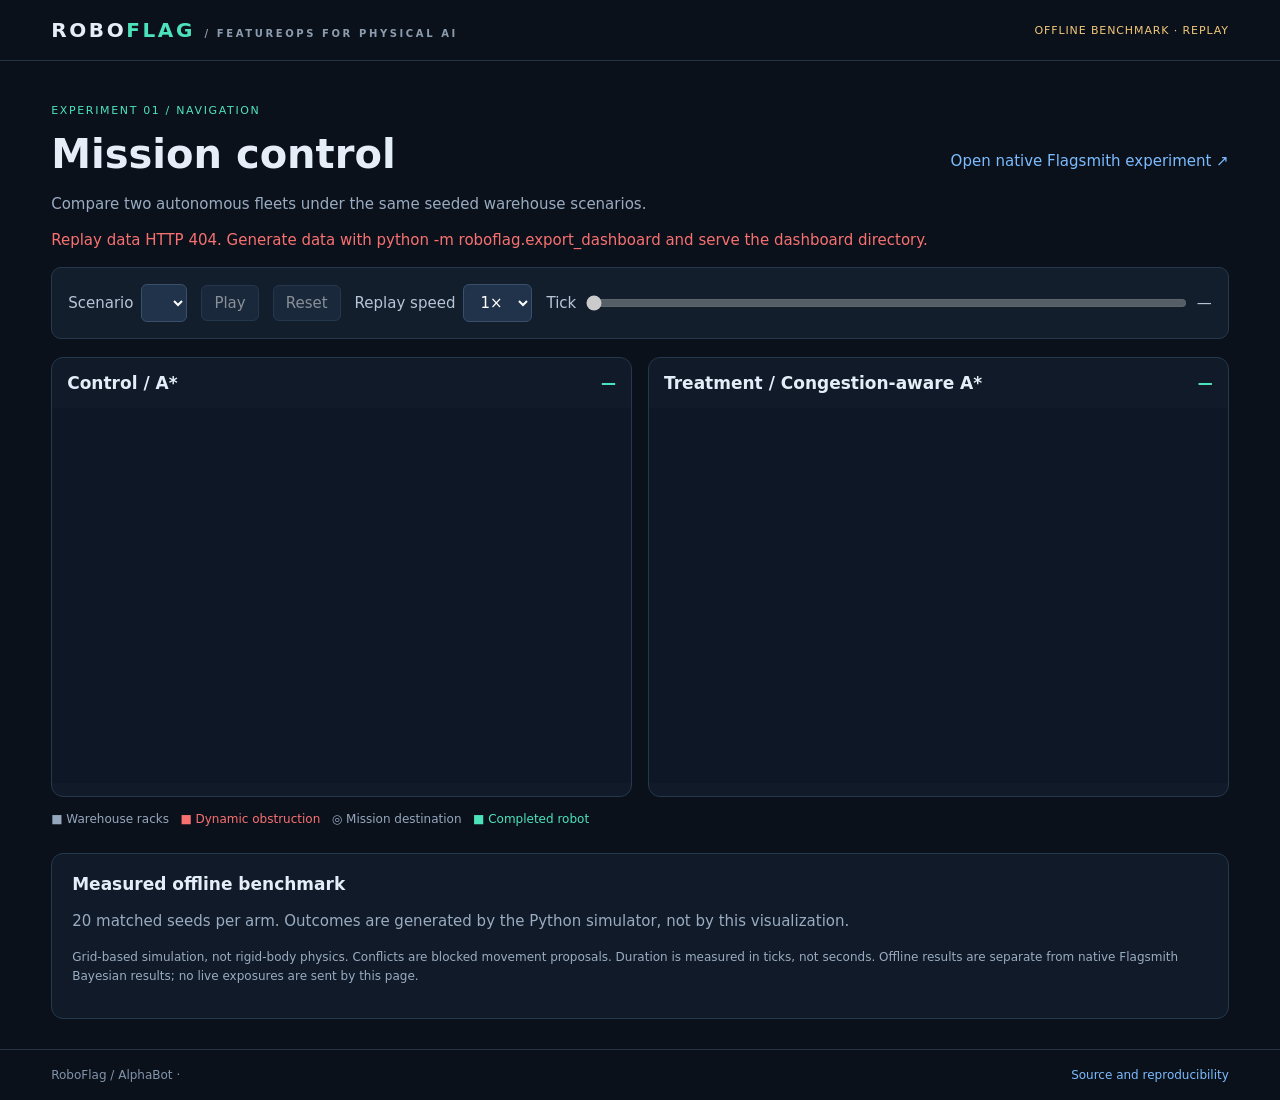
==== dashboard/index.html @ 41d76d45 "Build isometric mission control from reproducible simulator traces" ====
<!doctype html>
<html lang="en"><head><meta charset="utf-8"><meta name="viewport" content="width=device-width, initial-scale=1"><title>RoboFlag | Mission Control</title><link rel="stylesheet" href="style.css"></head>
<body><header><div class="brand">ROBO<span>FLAG</span> <small> / FEATUREOPS FOR PHYSICAL AI</small></div><div class="status">OFFLINE BENCHMARK · REPLAY</div></header>
<main><section class="intro"><div><p class="eyebrow">EXPERIMENT 01 / NAVIGATION</p><h1>Mission control</h1><p>Compare two autonomous fleets under the same seeded warehouse scenarios.</p></div><a href="https://app.flagsmith.com/project/55942/environment/ct79ji5uxYHWDuaENkDRHr/experiments/440">Open native Flagsmith experiment ↗</a></section>
<div id="error" role="alert"></div>
<section class="controls"><label>Scenario <select id="seed"></select></label><button id="play" disabled>Play</button><button id="reset" disabled>Reset</button><label>Replay speed <select id="speed"><option value="450">1×</option><option value="225">2×</option><option value="90">5×</option></select></label><label class="timeline">Tick <input id="tick" type="range" min="0" max="0" value="0" disabled> <output id="tickLabel">—</output></label></section>
<section class="panels"><article><div class="panelhead"><h2>Control / A*</h2><strong id="aCount">—</strong></div><canvas id="a" width="740" height="480" aria-label="Control fleet isometric replay"></canvas><p id="aStats"></p></article><article><div class="panelhead"><h2>Treatment / Congestion-aware A*</h2><strong id="bCount">—</strong></div><canvas id="b" width="740" height="480" aria-label="Treatment fleet isometric replay"></canvas><p id="bStats"></p></article></section>
<div class="legend">■ Warehouse racks &nbsp; <span class="danger">■ Dynamic obstruction</span> &nbsp; ◎ Mission destination &nbsp; <span class="good">■ Completed robot</span></div>
<section class="report"><h2>Measured offline benchmark</h2><p>20 matched seeds per arm. Outcomes are generated by the Python simulator, not by this visualization.</p><div id="metrics"></div><p class="note">Grid-based simulation, not rigid-body physics. Conflicts are blocked movement proposals. Duration is measured in ticks, not seconds. Offline results are separate from native Flagsmith Bayesian results; no live exposures are sent by this page.</p></section>
</main><footer>RoboFlag / AlphaBot · <a href="https://github.com/lalitkumar790/RoboFlag">Source and reproducibility</a></footer><script src="app.js"></script></body></html>
---- dashboard/style.css ----
*{box-sizing:border-box}body{margin:0;background:#0b111b;color:#e5edf8;font:15px system-ui,sans-serif}header,footer{padding:18px 4%;border-bottom:1px solid #243347;display:flex;justify-content:space-between;align-items:center;gap:12px;flex-wrap:wrap}.brand{font-size:20px;font-weight:800;letter-spacing:.13em}.brand span,.eyebrow{color:#4de3ba}.brand small{font-size:10px;color:#8c9caf}.status{font-size:11px;color:#f1c77a;letter-spacing:.08em}main{max-width:1500px;margin:auto;padding:30px 4%}.intro{display:flex;justify-content:space-between;align-items:center;gap:18px;flex-wrap:wrap}h1{font-size:40px;margin:4px 0}h2{font-size:17px;margin:0}p{color:#9aacc1;line-height:1.6}.eyebrow{font-size:11px;letter-spacing:.15em}a{color:#7bbcff;text-decoration:none}a:hover{text-decoration:underline}.controls{display:flex;gap:14px;align-items:center;flex-wrap:wrap;padding:16px;background:#131e2d;border:1px solid #26384d;border-radius:10px;margin:18px 0}label{display:flex;align-items:center;gap:8px;color:#b7c5d8}select,button{background:#20334a;color:#fff;border:1px solid #38506c;border-radius:6px;padding:8px 12px;font:inherit}button:not(:disabled){cursor:pointer}button:disabled{opacity:.5}.timeline{flex:1;min-width:180px}.timeline input{flex:1;min-width:70px;accent-color:#4de3ba}.panels{display:grid;grid-template-columns:1fr 1fr;gap:16px}article,.report{border:1px solid #26384d;border-radius:12px;background:#101a28;overflow:hidden}.panelhead{padding:15px;display:flex;justify-content:space-between;gap:10px;align-items:center}.panelhead strong{color:#4de3ba;font-variant-numeric:tabular-nums}canvas{display:block;width:100%;height:auto;background:#0e1725}article p{padding:0 15px;font-size:13px}.legend{font-size:12px;color:#95a7bd;padding:15px 0}.danger{color:#f87171}.good{color:#4de3ba}.report{padding:20px;margin-top:12px}.metric{display:grid;grid-template-columns:minmax(110px,1fr) 1fr 1fr;gap:12px;align-items:center;border-top:1px solid #29394c;padding:12px 0}.metric small{color:#9aacc1}.metric strong{display:block;font-variant-numeric:tabular-nums}.bar{height:6px;border-radius:4px;margin-top:6px;background:#26384d;overflow:hidden}.bar i{display:block;height:100%;background:#4de3ba}.metric div:last-child i{background:#6ba8ff}.note{font-size:12px}#error{color:#f87171}footer{font-size:12px;color:#8294ab;border-top:1px solid #243347;border-bottom:0}@media(max-width:780px){.panels{grid-template-columns:1fr}h1{font-size:32px}.brand small{display:none}}
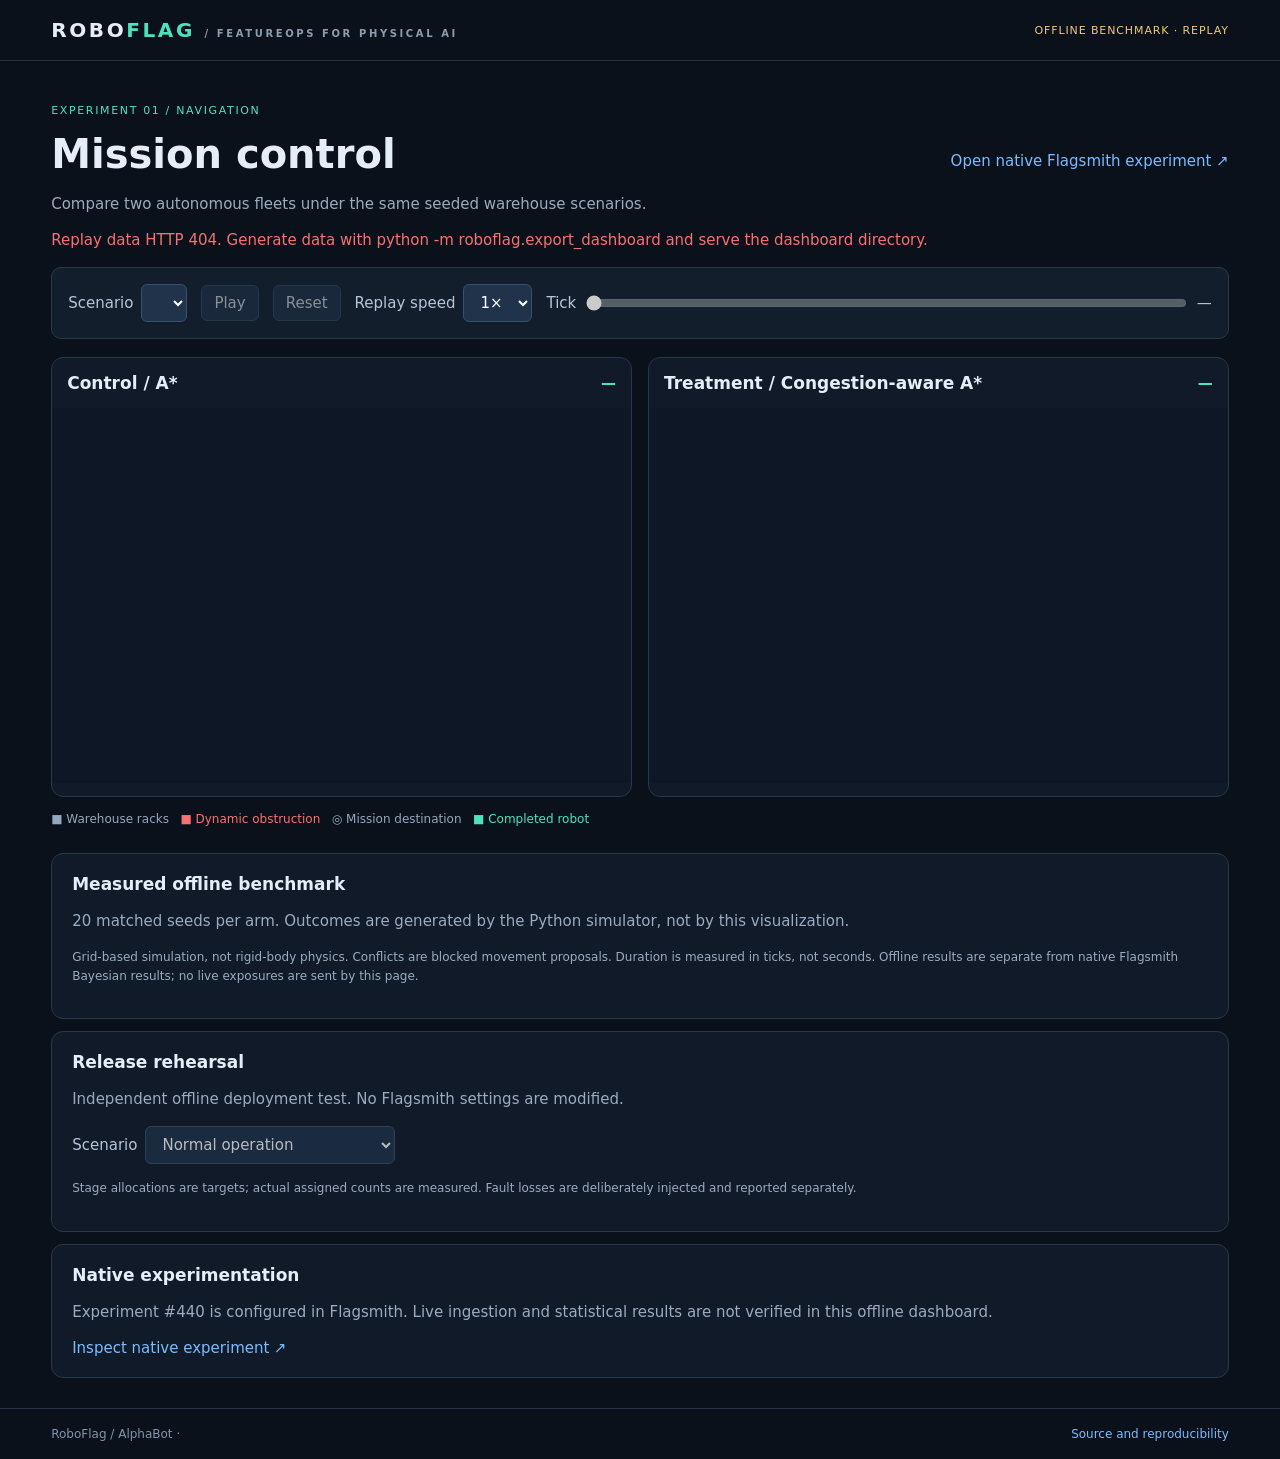
==== commit 3e2a874b: "Expose measured rollout audits and prepare static deployment" ====
--- a/dashboard/index.html
+++ b/dashboard/index.html
@@ -7,4 +7,4 @@
 <section class="panels"><article><div class="panelhead"><h2>Control / A*</h2><strong id="aCount">—</strong></div><canvas id="a" width="740" height="480" aria-label="Control fleet isometric replay"></canvas><p id="aStats"></p></article><article><div class="panelhead"><h2>Treatment / Congestion-aware A*</h2><strong id="bCount">—</strong></div><canvas id="b" width="740" height="480" aria-label="Treatment fleet isometric replay"></canvas><p id="bStats"></p></article></section>
 <div class="legend">■ Warehouse racks &nbsp; <span class="danger">■ Dynamic obstruction</span> &nbsp; ◎ Mission destination &nbsp; <span class="good">■ Completed robot</span></div>
 <section class="report"><h2>Measured offline benchmark</h2><p>20 matched seeds per arm. Outcomes are generated by the Python simulator, not by this visualization.</p><div id="metrics"></div><p class="note">Grid-based simulation, not rigid-body physics. Conflicts are blocked movement proposals. Duration is measured in ticks, not seconds. Offline results are separate from native Flagsmith Bayesian results; no live exposures are sent by this page.</p></section>
-</main><footer>RoboFlag / AlphaBot · <a href="https://github.com/lalitkumar790/RoboFlag">Source and reproducibility</a></footer><script src="app.js"></script></body></html>
+<section class="report"><h2>Release rehearsal</h2><p>Independent offline deployment test. No Flagsmith settings are modified.</p><label>Scenario <select id="rolloutMode" disabled><option value="normal">Normal operation</option><option value="fault">Injected acceptance failure</option></select></label><p id="rolloutSummary"></p><div id="rolloutAudit"></div><p class="note">Stage allocations are targets; actual assigned counts are measured. Fault losses are deliberately injected and reported separately.</p></section><section class="report"><h2>Native experimentation</h2><p>Experiment #440 is configured in Flagsmith. Live ingestion and statistical results are not verified in this offline dashboard.</p><a href="https://app.flagsmith.com/project/55942/environment/ct79ji5uxYHWDuaENkDRHr/experiments/440">Inspect native experiment ↗</a></section></main><footer>RoboFlag / AlphaBot · <a href="https://github.com/lalitkumar790/RoboFlag">Source and reproducibility</a></footer><script src="app.js"></script></body></html>
--- a/dashboard/style.css
+++ b/dashboard/style.css
@@ -1 +1,3 @@
 *{box-sizing:border-box}body{margin:0;background:#0b111b;color:#e5edf8;font:15px system-ui,sans-serif}header,footer{padding:18px 4%;border-bottom:1px solid #243347;display:flex;justify-content:space-between;align-items:center;gap:12px;flex-wrap:wrap}.brand{font-size:20px;font-weight:800;letter-spacing:.13em}.brand span,.eyebrow{color:#4de3ba}.brand small{font-size:10px;color:#8c9caf}.status{font-size:11px;color:#f1c77a;letter-spacing:.08em}main{max-width:1500px;margin:auto;padding:30px 4%}.intro{display:flex;justify-content:space-between;align-items:center;gap:18px;flex-wrap:wrap}h1{font-size:40px;margin:4px 0}h2{font-size:17px;margin:0}p{color:#9aacc1;line-height:1.6}.eyebrow{font-size:11px;letter-spacing:.15em}a{color:#7bbcff;text-decoration:none}a:hover{text-decoration:underline}.controls{display:flex;gap:14px;align-items:center;flex-wrap:wrap;padding:16px;background:#131e2d;border:1px solid #26384d;border-radius:10px;margin:18px 0}label{display:flex;align-items:center;gap:8px;color:#b7c5d8}select,button{background:#20334a;color:#fff;border:1px solid #38506c;border-radius:6px;padding:8px 12px;font:inherit}button:not(:disabled){cursor:pointer}button:disabled{opacity:.5}.timeline{flex:1;min-width:180px}.timeline input{flex:1;min-width:70px;accent-color:#4de3ba}.panels{display:grid;grid-template-columns:1fr 1fr;gap:16px}article,.report{border:1px solid #26384d;border-radius:12px;background:#101a28;overflow:hidden}.panelhead{padding:15px;display:flex;justify-content:space-between;gap:10px;align-items:center}.panelhead strong{color:#4de3ba;font-variant-numeric:tabular-nums}canvas{display:block;width:100%;height:auto;background:#0e1725}article p{padding:0 15px;font-size:13px}.legend{font-size:12px;color:#95a7bd;padding:15px 0}.danger{color:#f87171}.good{color:#4de3ba}.report{padding:20px;margin-top:12px}.metric{display:grid;grid-template-columns:minmax(110px,1fr) 1fr 1fr;gap:12px;align-items:center;border-top:1px solid #29394c;padding:12px 0}.metric small{color:#9aacc1}.metric strong{display:block;font-variant-numeric:tabular-nums}.bar{height:6px;border-radius:4px;margin-top:6px;background:#26384d;overflow:hidden}.bar i{display:block;height:100%;background:#4de3ba}.metric div:last-child i{background:#6ba8ff}.note{font-size:12px}#error{color:#f87171}footer{font-size:12px;color:#8294ab;border-top:1px solid #243347;border-bottom:0}@media(max-width:780px){.panels{grid-template-columns:1fr}h1{font-size:32px}.brand small{display:none}}
+
+.audit{display:grid;grid-template-columns:repeat(5,minmax(0,1fr));gap:8px;padding:14px 0;border-top:1px solid #29394c;font-size:13px;overflow-wrap:anywhere}@media(max-width:600px){.audit{grid-template-columns:1fr 1fr}}
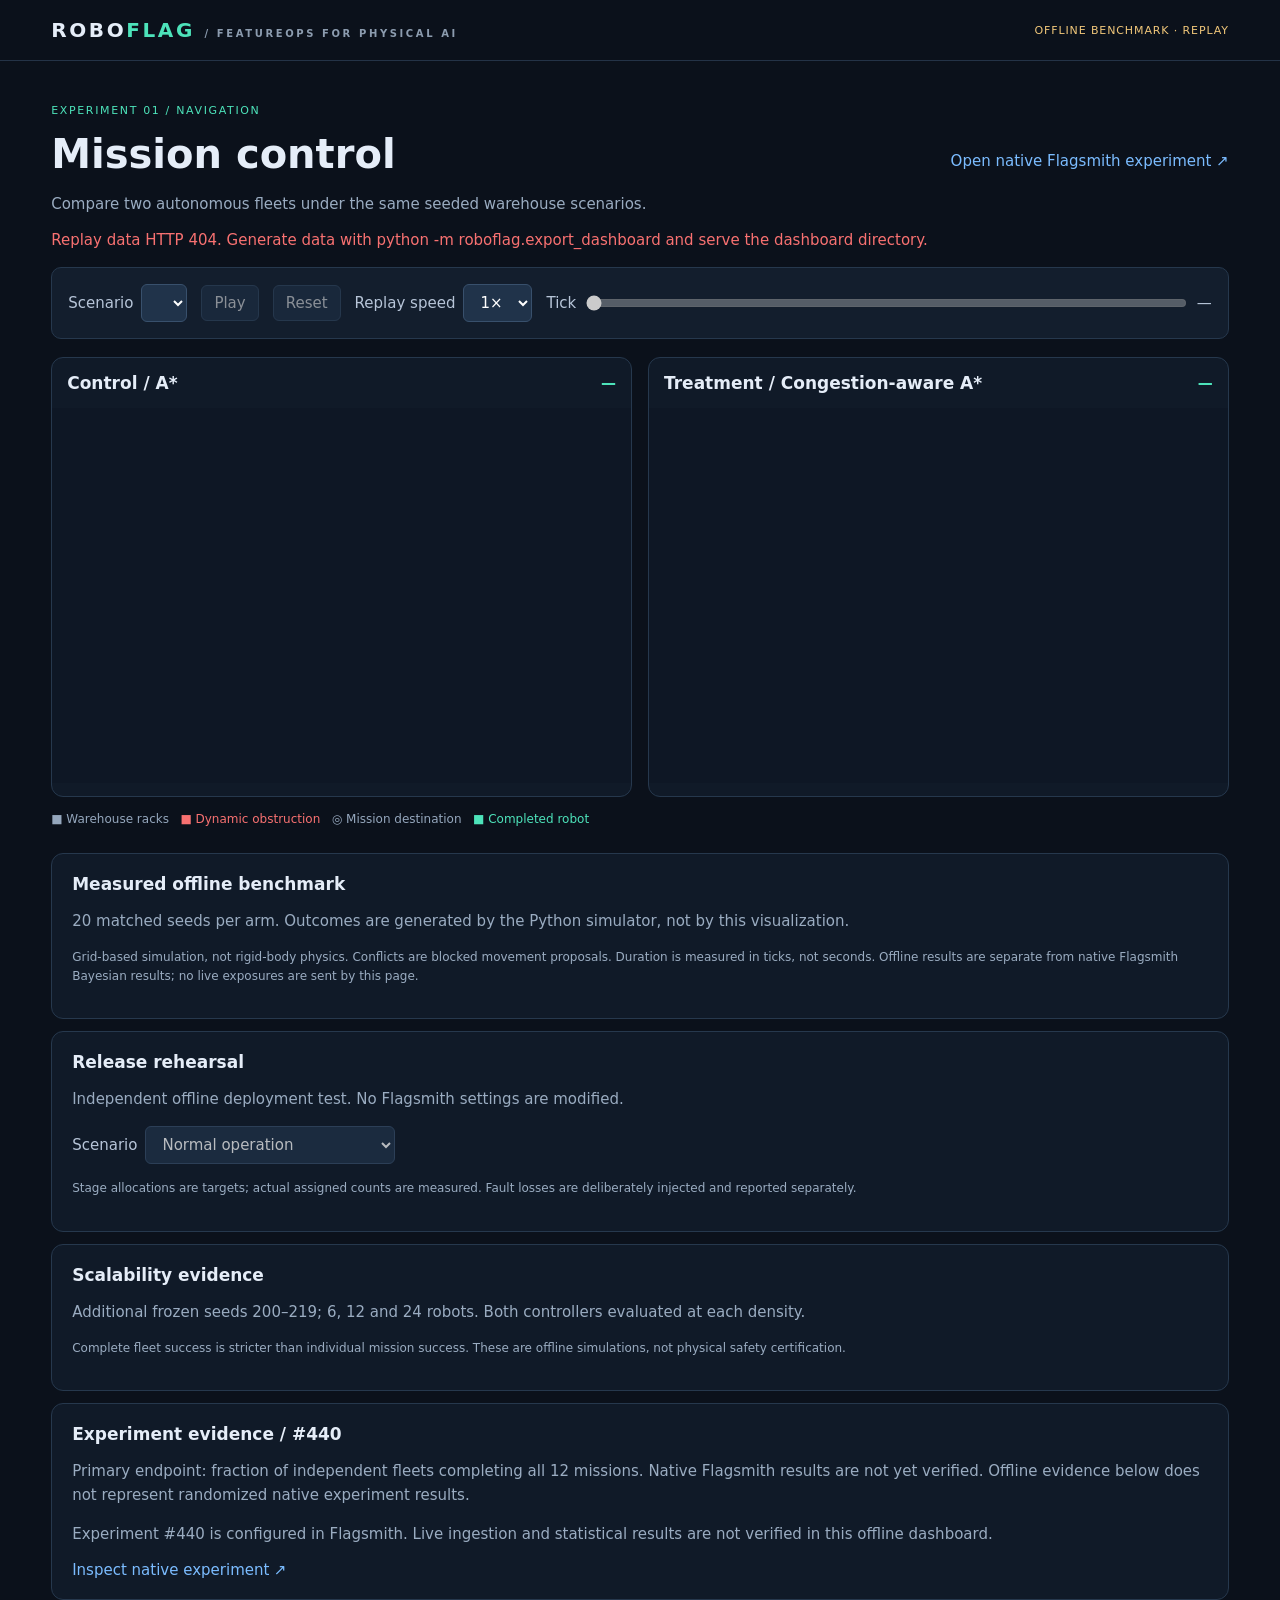
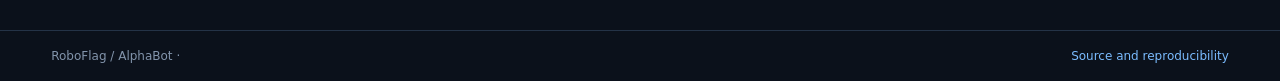
==== commit 2c72b536: "Integrate reproducible density evidence and demo storyboard" ====
--- a/dashboard/index.html
+++ b/dashboard/index.html
@@ -7,4 +7,4 @@
 <section class="panels"><article><div class="panelhead"><h2>Control / A*</h2><strong id="aCount">—</strong></div><canvas id="a" width="740" height="480" aria-label="Control fleet isometric replay"></canvas><p id="aStats"></p></article><article><div class="panelhead"><h2>Treatment / Congestion-aware A*</h2><strong id="bCount">—</strong></div><canvas id="b" width="740" height="480" aria-label="Treatment fleet isometric replay"></canvas><p id="bStats"></p></article></section>
 <div class="legend">■ Warehouse racks &nbsp; <span class="danger">■ Dynamic obstruction</span> &nbsp; ◎ Mission destination &nbsp; <span class="good">■ Completed robot</span></div>
 <section class="report"><h2>Measured offline benchmark</h2><p>20 matched seeds per arm. Outcomes are generated by the Python simulator, not by this visualization.</p><div id="metrics"></div><p class="note">Grid-based simulation, not rigid-body physics. Conflicts are blocked movement proposals. Duration is measured in ticks, not seconds. Offline results are separate from native Flagsmith Bayesian results; no live exposures are sent by this page.</p></section>
-<section class="report"><h2>Release rehearsal</h2><p>Independent offline deployment test. No Flagsmith settings are modified.</p><label>Scenario <select id="rolloutMode" disabled><option value="normal">Normal operation</option><option value="fault">Injected acceptance failure</option></select></label><p id="rolloutSummary"></p><div id="rolloutAudit"></div><p class="note">Stage allocations are targets; actual assigned counts are measured. Fault losses are deliberately injected and reported separately.</p></section><section class="report"><h2>Native experimentation</h2><p>Experiment #440 is configured in Flagsmith. Live ingestion and statistical results are not verified in this offline dashboard.</p><a href="https://app.flagsmith.com/project/55942/environment/ct79ji5uxYHWDuaENkDRHr/experiments/440">Inspect native experiment ↗</a></section></main><footer>RoboFlag / AlphaBot · <a href="https://github.com/lalitkumar790/RoboFlag">Source and reproducibility</a></footer><script src="app.js"></script></body></html>
+<section class="report"><h2>Release rehearsal</h2><p>Independent offline deployment test. No Flagsmith settings are modified.</p><label>Scenario <select id="rolloutMode" disabled><option value="normal">Normal operation</option><option value="fault">Injected acceptance failure</option></select></label><p id="rolloutSummary"></p><div id="rolloutAudit"></div><p class="note">Stage allocations are targets; actual assigned counts are measured. Fault losses are deliberately injected and reported separately.</p></section><section class="report"><h2>Scalability evidence</h2><p>Additional frozen seeds 200–219; 6, 12 and 24 robots. Both controllers evaluated at each density.</p><div id="densityEvidence"></div><p class="note">Complete fleet success is stricter than individual mission success. These are offline simulations, not physical safety certification.</p></section><section class="report"><h2>Experiment evidence / #440</h2><div id="experimentEvidence"></div><p>Primary endpoint: fraction of independent fleets completing all 12 missions. Native Flagsmith results are not yet verified. Offline evidence below does not represent randomized native experiment results.</p><p>Experiment #440 is configured in Flagsmith. Live ingestion and statistical results are not verified in this offline dashboard.</p><a href="https://app.flagsmith.com/project/55942/environment/ct79ji5uxYHWDuaENkDRHr/experiments/440">Inspect native experiment ↗</a></section></main><footer>RoboFlag / AlphaBot · <a href="https://github.com/lalitkumar790/RoboFlag">Source and reproducibility</a></footer><script src="app.js"></script></body></html>
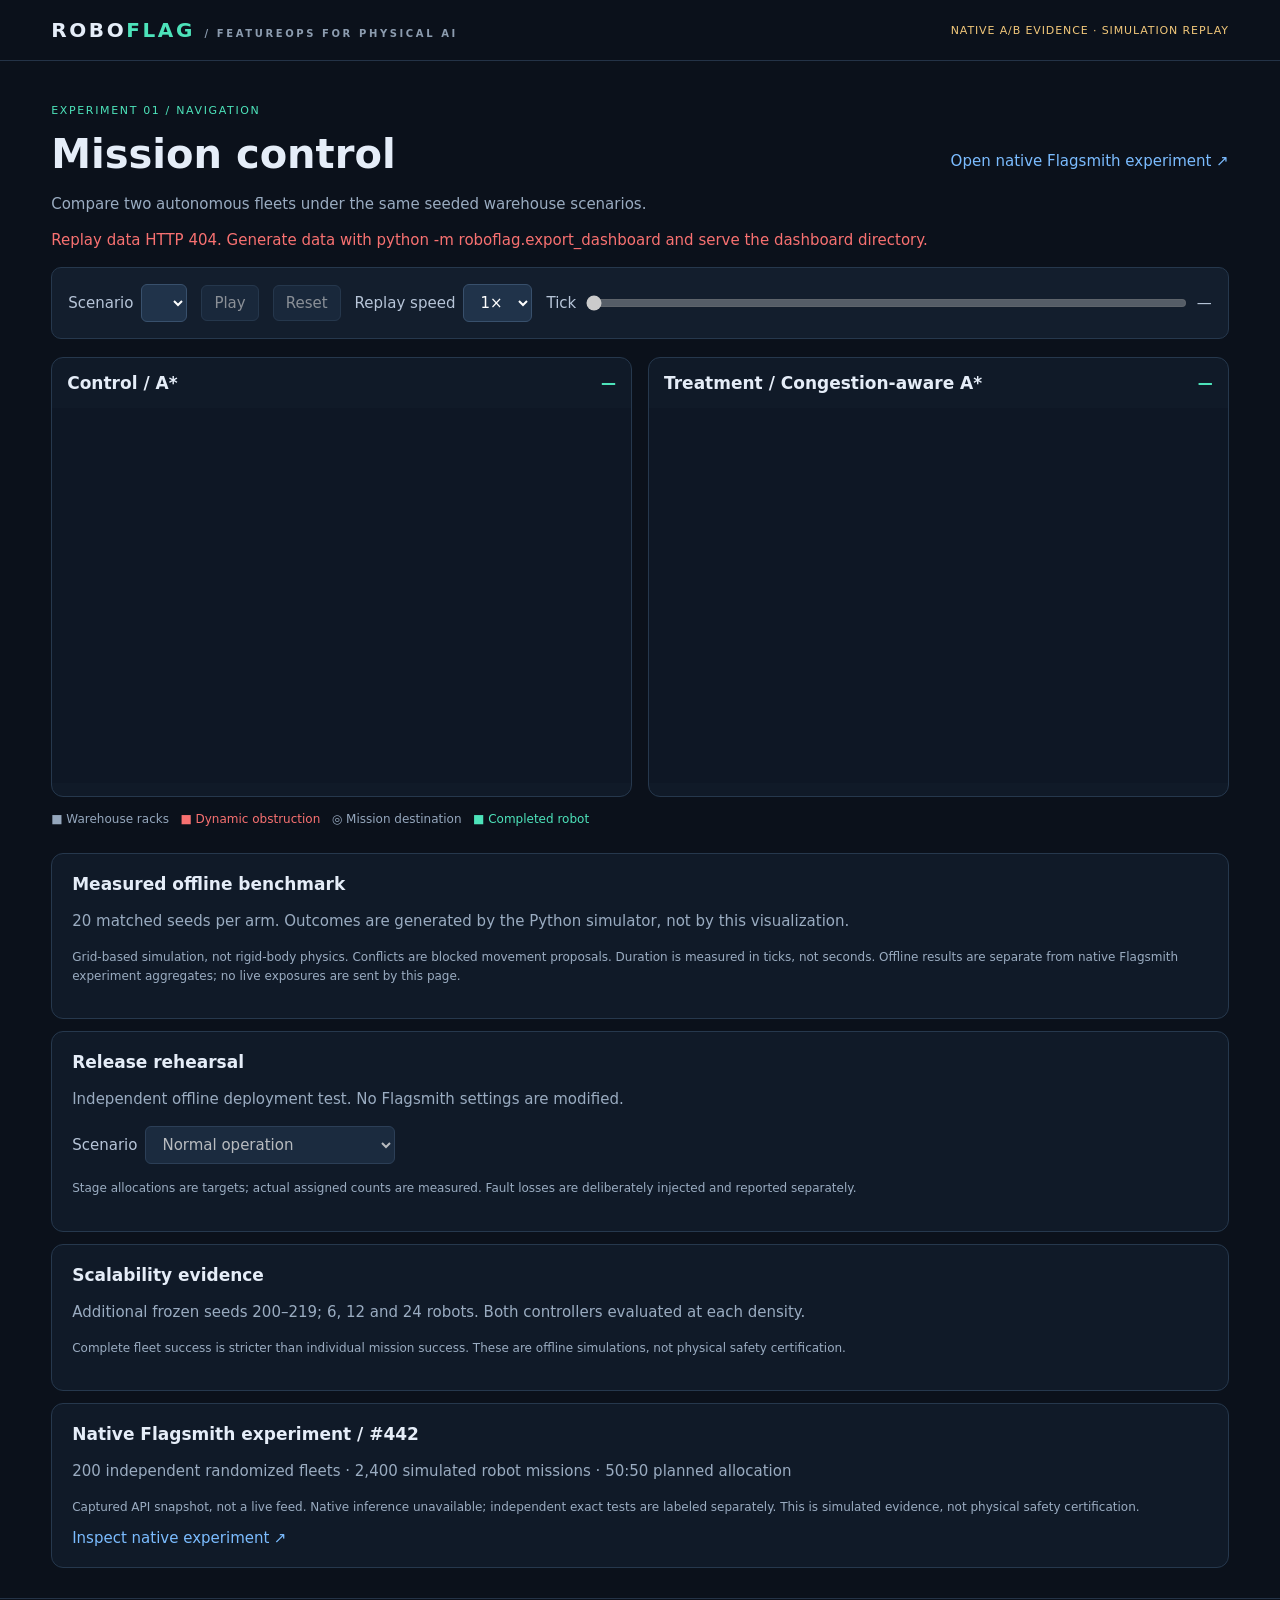
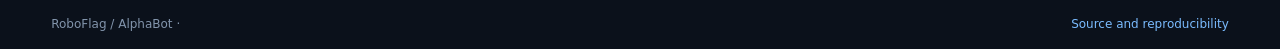
==== commit 118acb0c: "Publish reconciled native experiment evidence in Mission Control" ====
--- a/dashboard/index.html
+++ b/dashboard/index.html
@@ -1,10 +1,10 @@
 <!doctype html>
 <html lang="en"><head><meta charset="utf-8"><meta name="viewport" content="width=device-width, initial-scale=1"><title>RoboFlag | Mission Control</title><link rel="stylesheet" href="style.css"></head>
-<body><header><div class="brand">ROBO<span>FLAG</span> <small> / FEATUREOPS FOR PHYSICAL AI</small></div><div class="status">OFFLINE BENCHMARK · REPLAY</div></header>
-<main><section class="intro"><div><p class="eyebrow">EXPERIMENT 01 / NAVIGATION</p><h1>Mission control</h1><p>Compare two autonomous fleets under the same seeded warehouse scenarios.</p></div><a href="https://app.flagsmith.com/project/55942/environment/ct79ji5uxYHWDuaENkDRHr/experiments/440">Open native Flagsmith experiment ↗</a></section>
+<body><header><div class="brand">ROBO<span>FLAG</span> <small> / FEATUREOPS FOR PHYSICAL AI</small></div><div class="status">NATIVE A/B EVIDENCE · SIMULATION REPLAY</div></header>
+<main><section class="intro"><div><p class="eyebrow">EXPERIMENT 01 / NAVIGATION</p><h1>Mission control</h1><p>Compare two autonomous fleets under the same seeded warehouse scenarios.</p></div><a href="https://app.flagsmith.com/project/55942/environment/ct79ji5uxYHWDuaENkDRHr/experiments/442">Open native Flagsmith experiment ↗</a></section>
 <div id="error" role="alert"></div>
 <section class="controls"><label>Scenario <select id="seed"></select></label><button id="play" disabled>Play</button><button id="reset" disabled>Reset</button><label>Replay speed <select id="speed"><option value="450">1×</option><option value="225">2×</option><option value="90">5×</option></select></label><label class="timeline">Tick <input id="tick" type="range" min="0" max="0" value="0" disabled> <output id="tickLabel">—</output></label></section>
 <section class="panels"><article><div class="panelhead"><h2>Control / A*</h2><strong id="aCount">—</strong></div><canvas id="a" width="740" height="480" aria-label="Control fleet isometric replay"></canvas><p id="aStats"></p></article><article><div class="panelhead"><h2>Treatment / Congestion-aware A*</h2><strong id="bCount">—</strong></div><canvas id="b" width="740" height="480" aria-label="Treatment fleet isometric replay"></canvas><p id="bStats"></p></article></section>
 <div class="legend">■ Warehouse racks &nbsp; <span class="danger">■ Dynamic obstruction</span> &nbsp; ◎ Mission destination &nbsp; <span class="good">■ Completed robot</span></div>
-<section class="report"><h2>Measured offline benchmark</h2><p>20 matched seeds per arm. Outcomes are generated by the Python simulator, not by this visualization.</p><div id="metrics"></div><p class="note">Grid-based simulation, not rigid-body physics. Conflicts are blocked movement proposals. Duration is measured in ticks, not seconds. Offline results are separate from native Flagsmith Bayesian results; no live exposures are sent by this page.</p></section>
-<section class="report"><h2>Release rehearsal</h2><p>Independent offline deployment test. No Flagsmith settings are modified.</p><label>Scenario <select id="rolloutMode" disabled><option value="normal">Normal operation</option><option value="fault">Injected acceptance failure</option></select></label><p id="rolloutSummary"></p><div id="rolloutAudit"></div><p class="note">Stage allocations are targets; actual assigned counts are measured. Fault losses are deliberately injected and reported separately.</p></section><section class="report"><h2>Scalability evidence</h2><p>Additional frozen seeds 200–219; 6, 12 and 24 robots. Both controllers evaluated at each density.</p><div id="densityEvidence"></div><p class="note">Complete fleet success is stricter than individual mission success. These are offline simulations, not physical safety certification.</p></section><section class="report"><h2>Experiment evidence / #440</h2><div id="experimentEvidence"></div><p>Primary endpoint: fraction of independent fleets completing all 12 missions. Native Flagsmith results are not yet verified. Offline evidence below does not represent randomized native experiment results.</p><p>Experiment #440 is configured in Flagsmith. Live ingestion and statistical results are not verified in this offline dashboard.</p><a href="https://app.flagsmith.com/project/55942/environment/ct79ji5uxYHWDuaENkDRHr/experiments/440">Inspect native experiment ↗</a></section></main><footer>RoboFlag / AlphaBot · <a href="https://github.com/lalitkumar790/RoboFlag">Source and reproducibility</a></footer><script src="app.js"></script></body></html>
+<section class="report"><h2>Measured offline benchmark</h2><p>20 matched seeds per arm. Outcomes are generated by the Python simulator, not by this visualization.</p><div id="metrics"></div><p class="note">Grid-based simulation, not rigid-body physics. Conflicts are blocked movement proposals. Duration is measured in ticks, not seconds. Offline results are separate from native Flagsmith experiment aggregates; no live exposures are sent by this page.</p></section>
+<section class="report"><h2>Release rehearsal</h2><p>Independent offline deployment test. No Flagsmith settings are modified.</p><label>Scenario <select id="rolloutMode" disabled><option value="normal">Normal operation</option><option value="fault">Injected acceptance failure</option></select></label><p id="rolloutSummary"></p><div id="rolloutAudit"></div><p class="note">Stage allocations are targets; actual assigned counts are measured. Fault losses are deliberately injected and reported separately.</p></section><section class="report"><h2>Scalability evidence</h2><p>Additional frozen seeds 200–219; 6, 12 and 24 robots. Both controllers evaluated at each density.</p><div id="densityEvidence"></div><p class="note">Complete fleet success is stricter than individual mission success. These are offline simulations, not physical safety certification.</p></section><section class="report"><h2>Native Flagsmith experiment / #442</h2><p>200 independent randomized fleets · 2,400 simulated robot missions · 50:50 planned allocation</p><div id="experimentEvidence"></div><p class="note">Captured API snapshot, not a live feed. Native inference unavailable; independent exact tests are labeled separately. This is simulated evidence, not physical safety certification.</p><a href="https://app.flagsmith.com/project/55942/environment/ct79ji5uxYHWDuaENkDRHr/experiments/442">Inspect native experiment ↗</a></section></main><footer>RoboFlag / AlphaBot · <a href="https://github.com/lalitkumar790/RoboFlag">Source and reproducibility</a></footer><script src="app.js"></script></body></html>
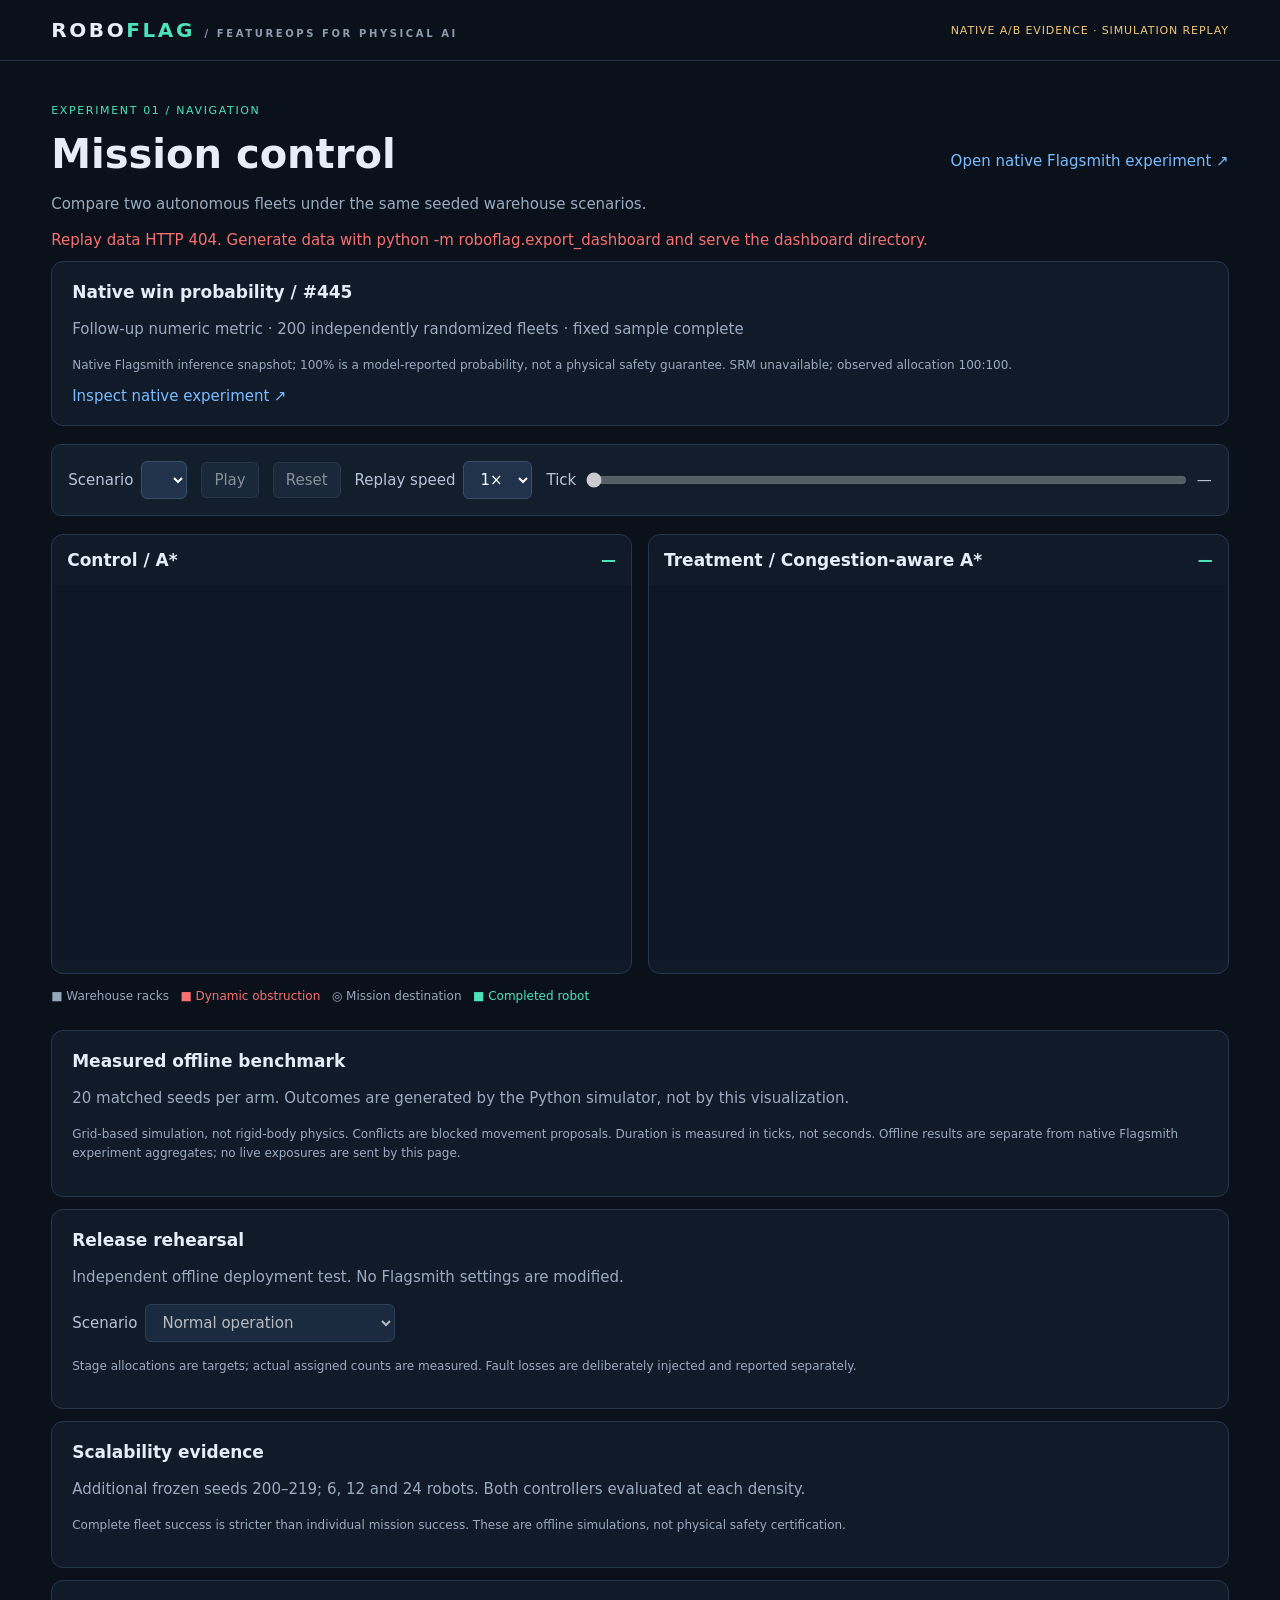
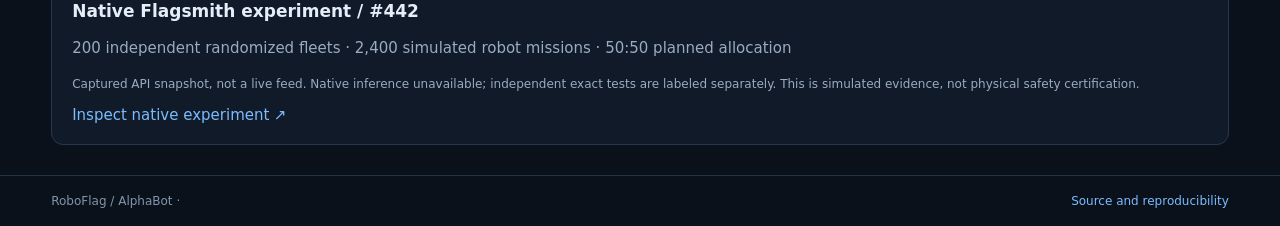
==== commit 16f4d751: "Show native win probability and credible interval in Mission Control" ====
--- a/dashboard/index.html
+++ b/dashboard/index.html
@@ -2,7 +2,7 @@
 <html lang="en"><head><meta charset="utf-8"><meta name="viewport" content="width=device-width, initial-scale=1"><title>RoboFlag | Mission Control</title><link rel="stylesheet" href="style.css"></head>
 <body><header><div class="brand">ROBO<span>FLAG</span> <small> / FEATUREOPS FOR PHYSICAL AI</small></div><div class="status">NATIVE A/B EVIDENCE · SIMULATION REPLAY</div></header>
 <main><section class="intro"><div><p class="eyebrow">EXPERIMENT 01 / NAVIGATION</p><h1>Mission control</h1><p>Compare two autonomous fleets under the same seeded warehouse scenarios.</p></div><a href="https://app.flagsmith.com/project/55942/environment/ct79ji5uxYHWDuaENkDRHr/experiments/442">Open native Flagsmith experiment ↗</a></section>
-<div id="error" role="alert"></div>
+<div id="error" role="alert"></div><section class="report"><h2>Native win probability / #445</h2><p>Follow-up numeric metric · 200 independently randomized fleets · fixed sample complete</p><div id="numericEvidence"></div><p class="note">Native Flagsmith inference snapshot; 100% is a model-reported probability, not a physical safety guarantee. SRM unavailable; observed allocation 100:100.</p><a href="https://app.flagsmith.com/project/55942/environment/ct79ji5uxYHWDuaENkDRHr/experiments/445">Inspect native experiment ↗</a></section>
 <section class="controls"><label>Scenario <select id="seed"></select></label><button id="play" disabled>Play</button><button id="reset" disabled>Reset</button><label>Replay speed <select id="speed"><option value="450">1×</option><option value="225">2×</option><option value="90">5×</option></select></label><label class="timeline">Tick <input id="tick" type="range" min="0" max="0" value="0" disabled> <output id="tickLabel">—</output></label></section>
 <section class="panels"><article><div class="panelhead"><h2>Control / A*</h2><strong id="aCount">—</strong></div><canvas id="a" width="740" height="480" aria-label="Control fleet isometric replay"></canvas><p id="aStats"></p></article><article><div class="panelhead"><h2>Treatment / Congestion-aware A*</h2><strong id="bCount">—</strong></div><canvas id="b" width="740" height="480" aria-label="Treatment fleet isometric replay"></canvas><p id="bStats"></p></article></section>
 <div class="legend">■ Warehouse racks &nbsp; <span class="danger">■ Dynamic obstruction</span> &nbsp; ◎ Mission destination &nbsp; <span class="good">■ Completed robot</span></div>
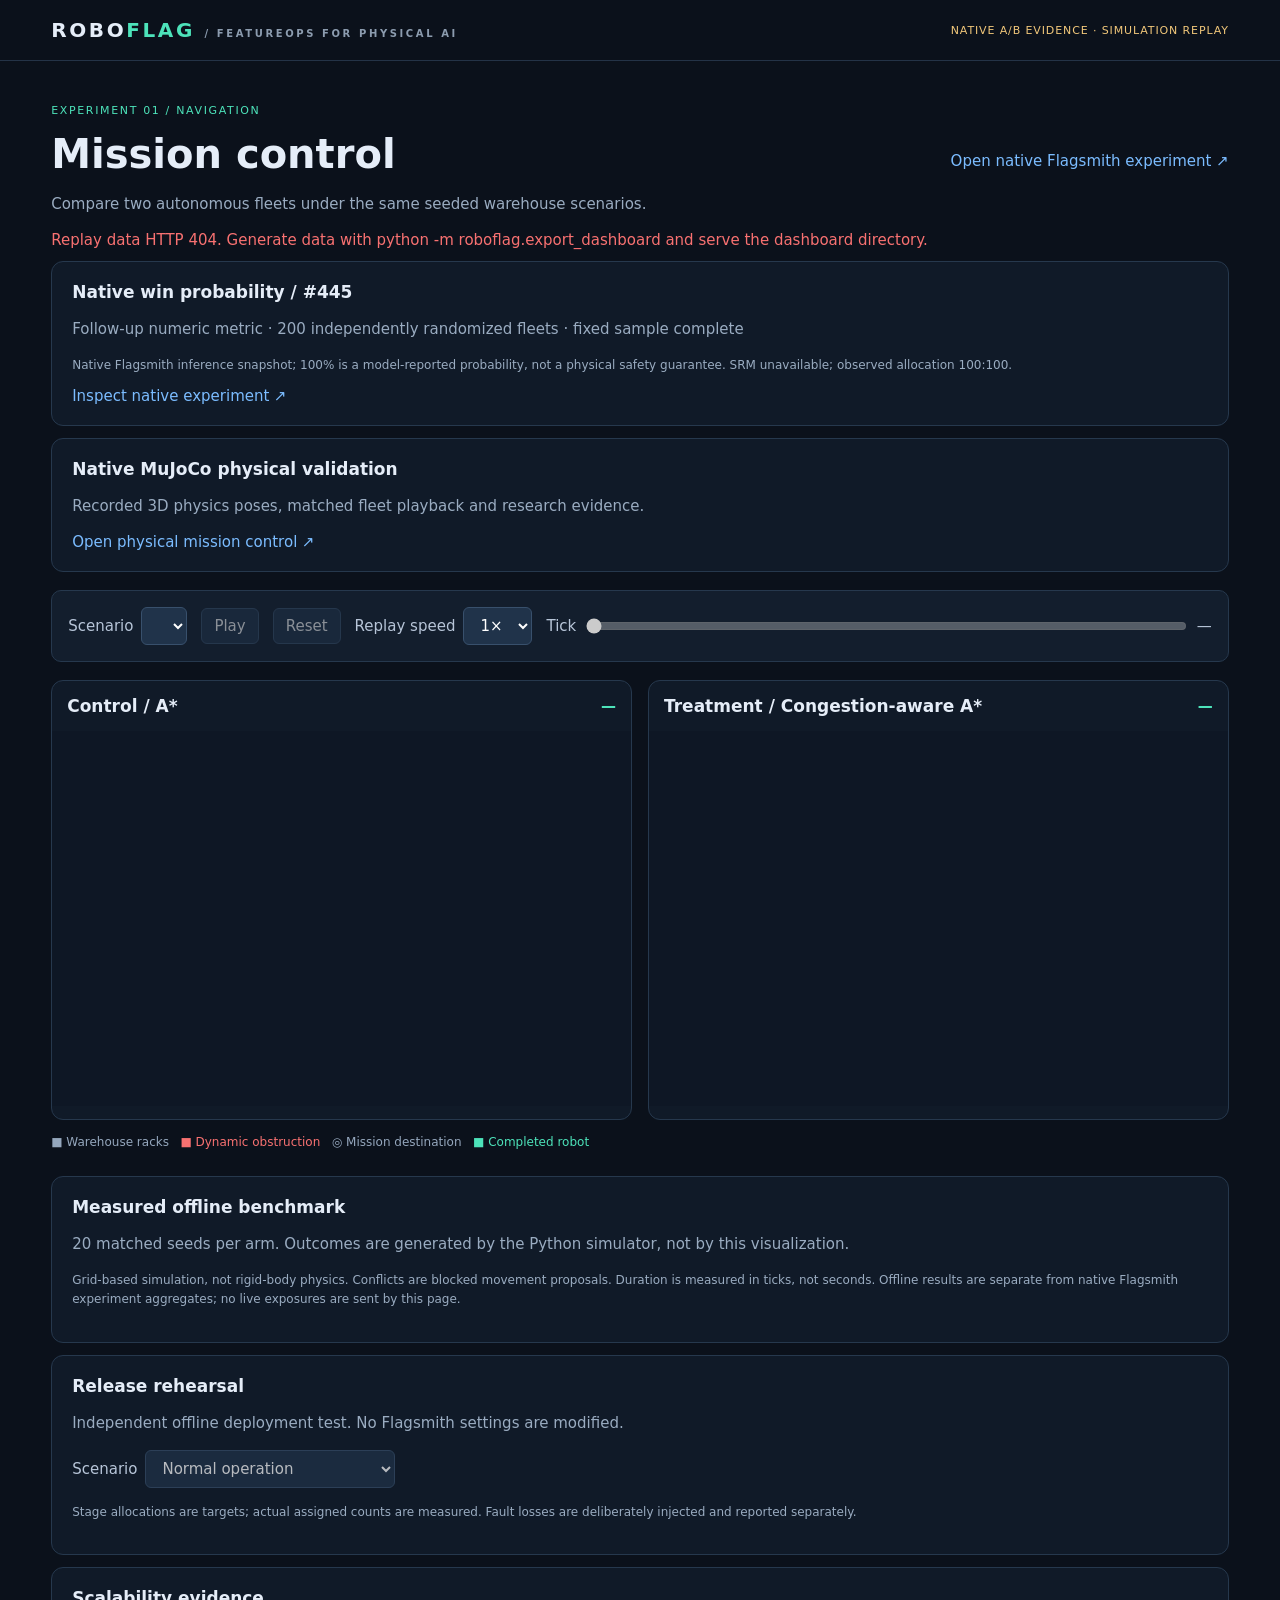
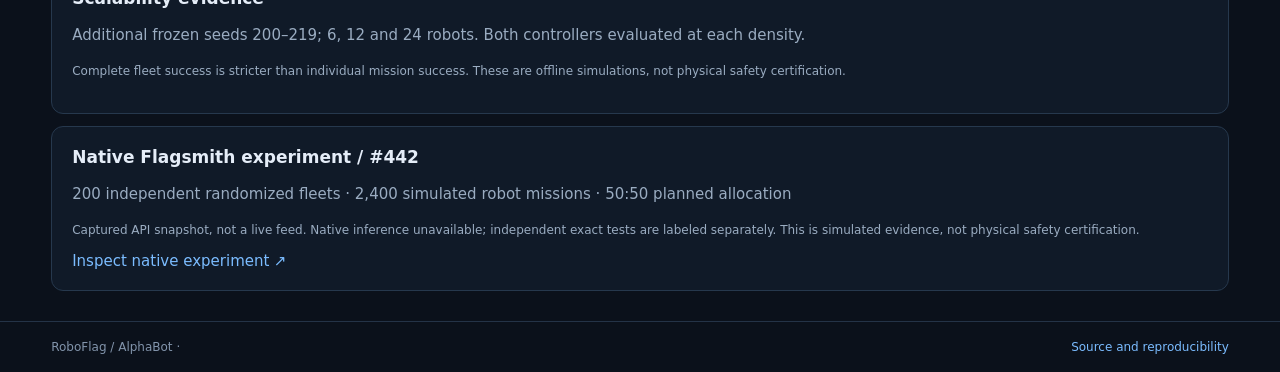
==== commit 2976f695: "Build native pose-driven interactive 3D fleet preview and browser validation" ====
--- a/dashboard/index.html
+++ b/dashboard/index.html
@@ -3,7 +3,7 @@
 <body><header><div class="brand">ROBO<span>FLAG</span> <small> / FEATUREOPS FOR PHYSICAL AI</small></div><div class="status">NATIVE A/B EVIDENCE · SIMULATION REPLAY</div></header>
 <main><section class="intro"><div><p class="eyebrow">EXPERIMENT 01 / NAVIGATION</p><h1>Mission control</h1><p>Compare two autonomous fleets under the same seeded warehouse scenarios.</p></div><a href="https://app.flagsmith.com/project/55942/environment/ct79ji5uxYHWDuaENkDRHr/experiments/442">Open native Flagsmith experiment ↗</a></section>
 <div id="error" role="alert"></div><section class="report"><h2>Native win probability / #445</h2><p>Follow-up numeric metric · 200 independently randomized fleets · fixed sample complete</p><div id="numericEvidence"></div><p class="note">Native Flagsmith inference snapshot; 100% is a model-reported probability, not a physical safety guarantee. SRM unavailable; observed allocation 100:100.</p><a href="https://app.flagsmith.com/project/55942/environment/ct79ji5uxYHWDuaENkDRHr/experiments/445">Inspect native experiment ↗</a></section>
-<section class="controls"><label>Scenario <select id="seed"></select></label><button id="play" disabled>Play</button><button id="reset" disabled>Reset</button><label>Replay speed <select id="speed"><option value="450">1×</option><option value="225">2×</option><option value="90">5×</option></select></label><label class="timeline">Tick <input id="tick" type="range" min="0" max="0" value="0" disabled> <output id="tickLabel">—</output></label></section>
+<section class="report"><h2>Native MuJoCo physical validation</h2><p>Recorded 3D physics poses, matched fleet playback and research evidence.</p><a href="physics.html">Open physical mission control ↗</a></section><section class="controls"><label>Scenario <select id="seed"></select></label><button id="play" disabled>Play</button><button id="reset" disabled>Reset</button><label>Replay speed <select id="speed"><option value="450">1×</option><option value="225">2×</option><option value="90">5×</option></select></label><label class="timeline">Tick <input id="tick" type="range" min="0" max="0" value="0" disabled> <output id="tickLabel">—</output></label></section>
 <section class="panels"><article><div class="panelhead"><h2>Control / A*</h2><strong id="aCount">—</strong></div><canvas id="a" width="740" height="480" aria-label="Control fleet isometric replay"></canvas><p id="aStats"></p></article><article><div class="panelhead"><h2>Treatment / Congestion-aware A*</h2><strong id="bCount">—</strong></div><canvas id="b" width="740" height="480" aria-label="Treatment fleet isometric replay"></canvas><p id="bStats"></p></article></section>
 <div class="legend">■ Warehouse racks &nbsp; <span class="danger">■ Dynamic obstruction</span> &nbsp; ◎ Mission destination &nbsp; <span class="good">■ Completed robot</span></div>
 <section class="report"><h2>Measured offline benchmark</h2><p>20 matched seeds per arm. Outcomes are generated by the Python simulator, not by this visualization.</p><div id="metrics"></div><p class="note">Grid-based simulation, not rigid-body physics. Conflicts are blocked movement proposals. Duration is measured in ticks, not seconds. Offline results are separate from native Flagsmith experiment aggregates; no live exposures are sent by this page.</p></section>
